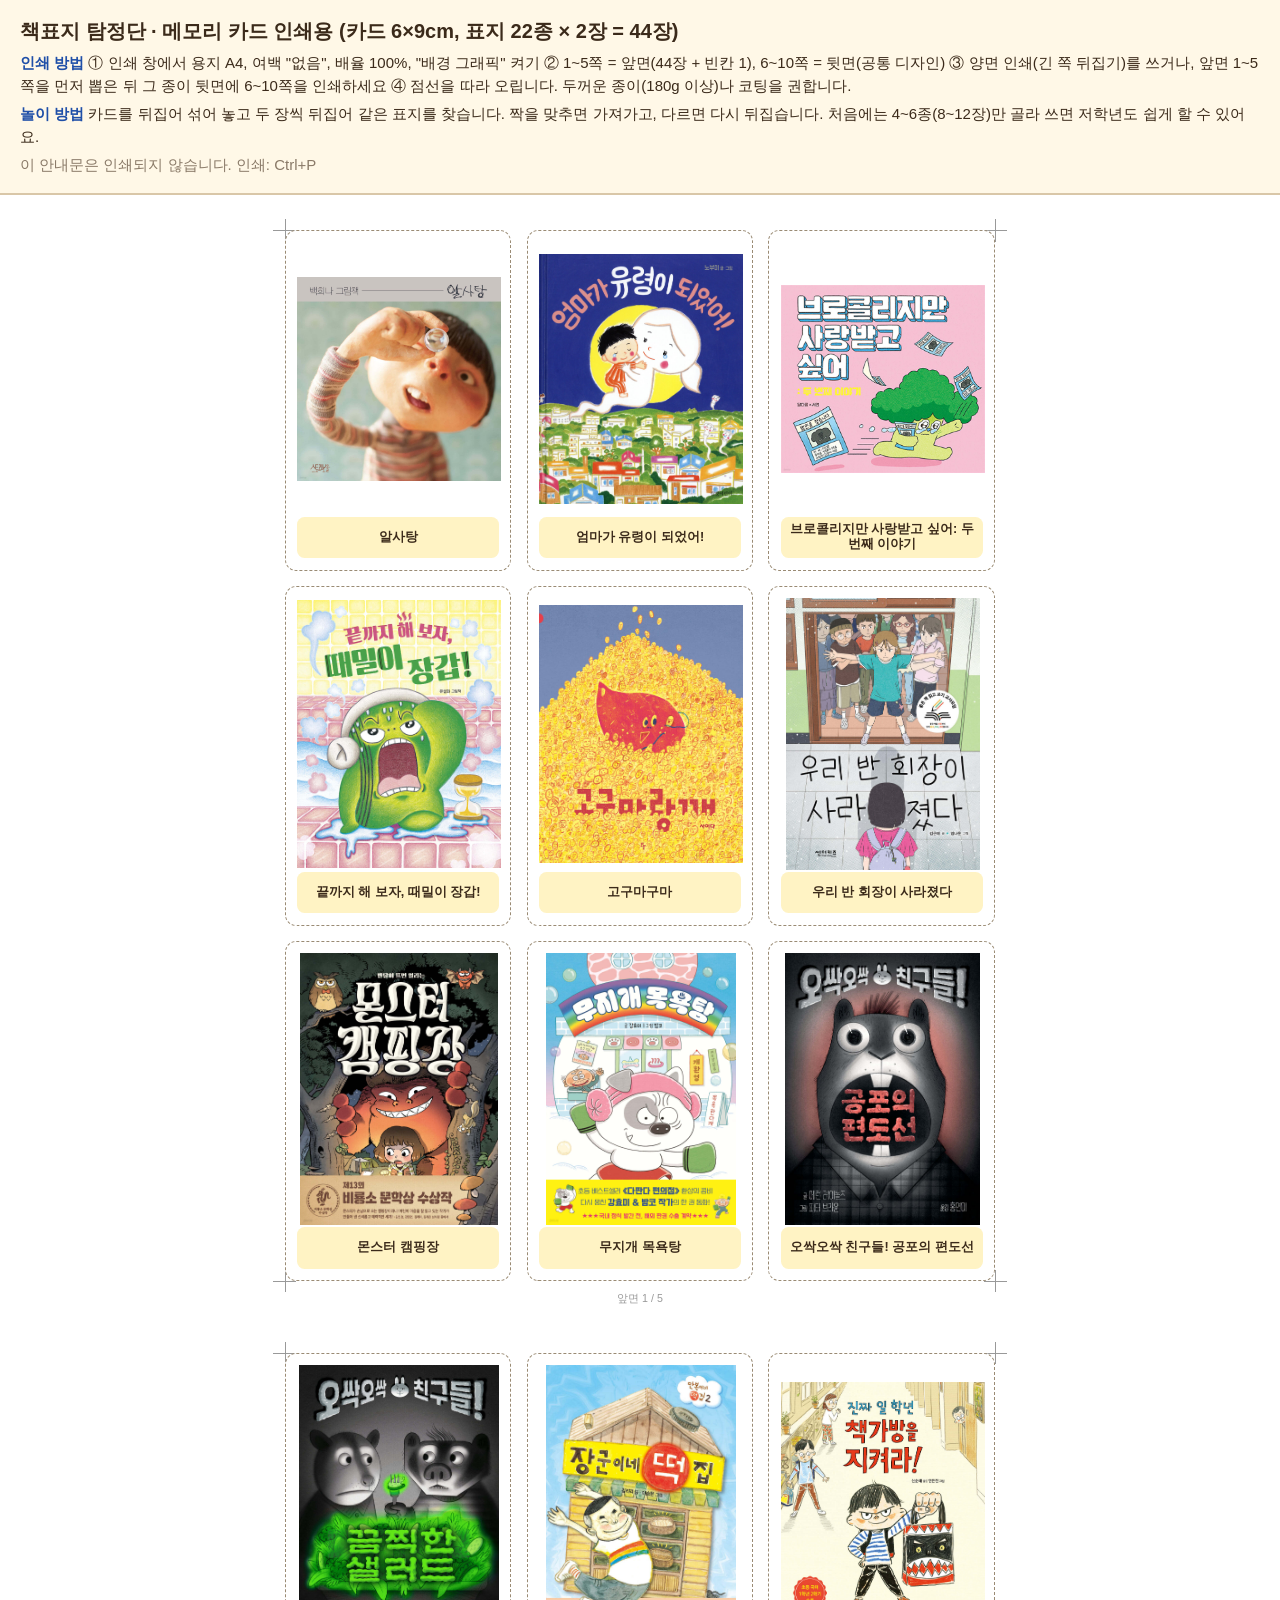
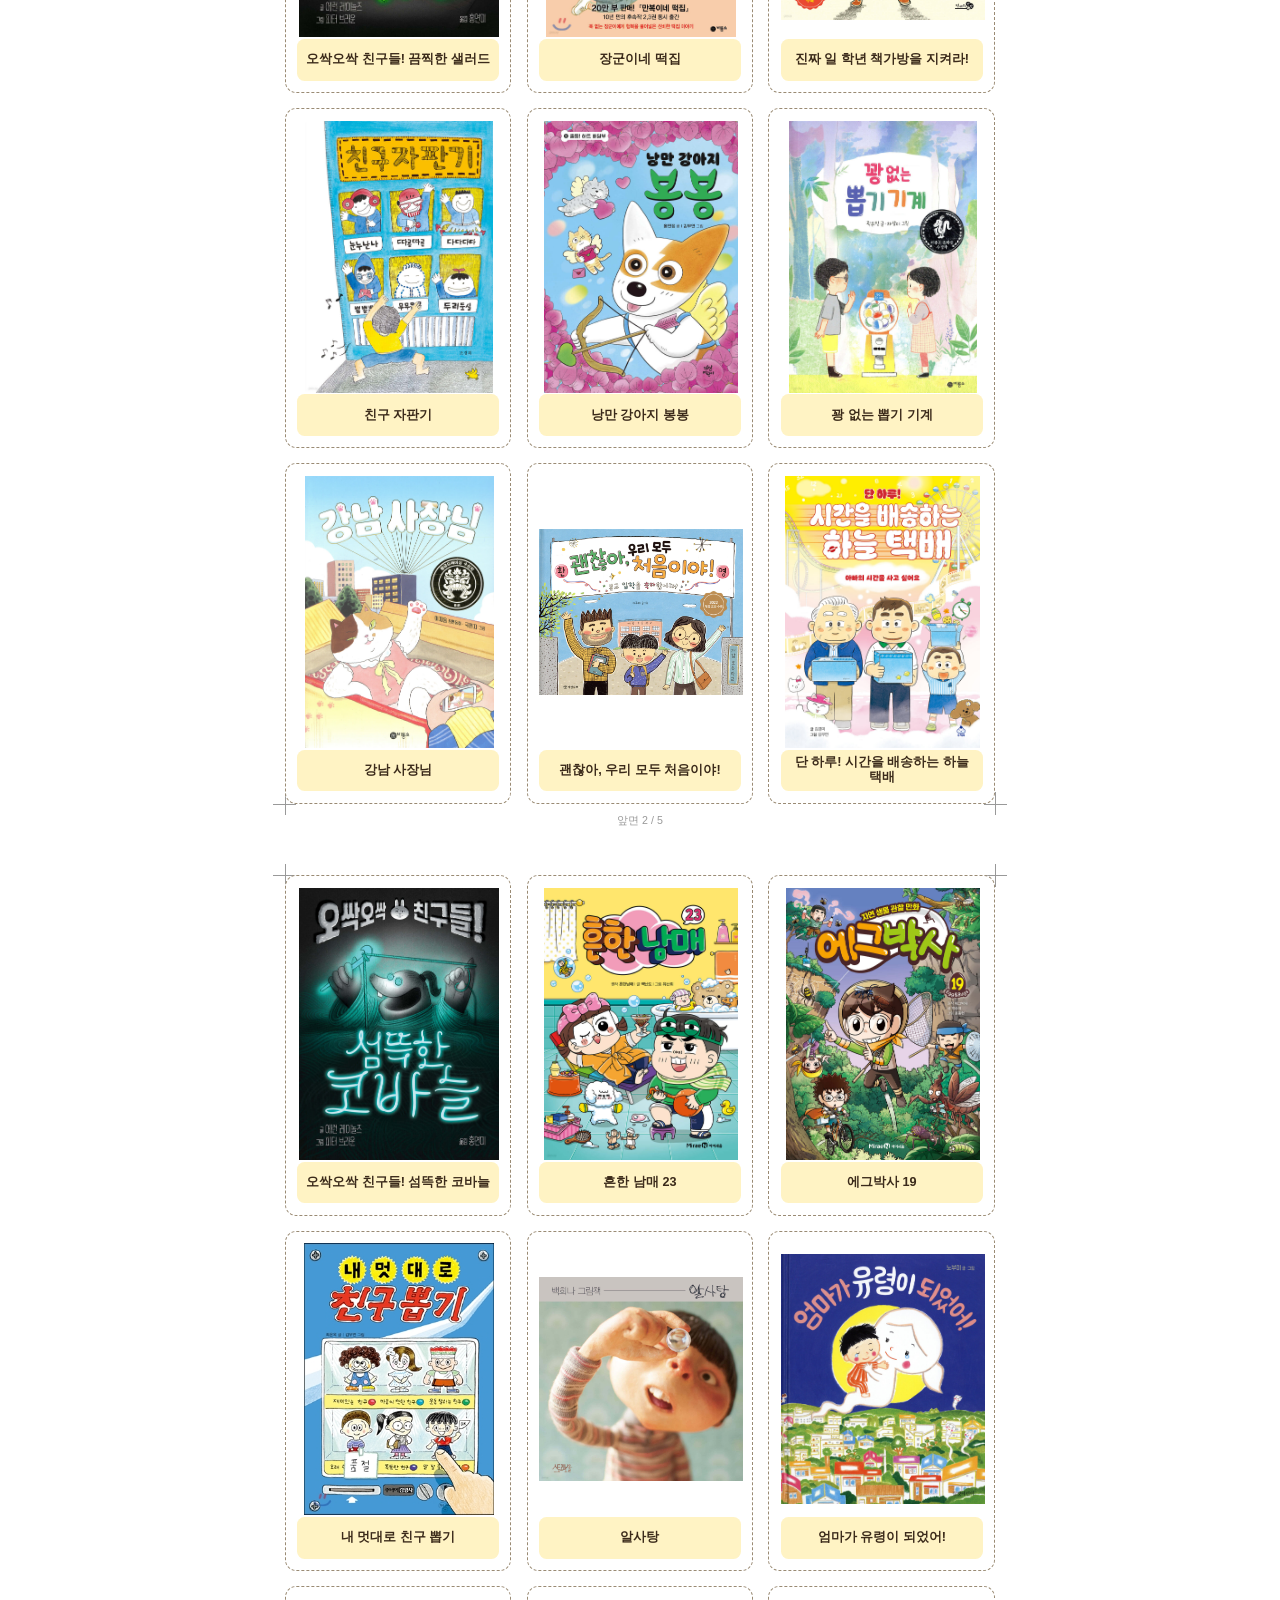
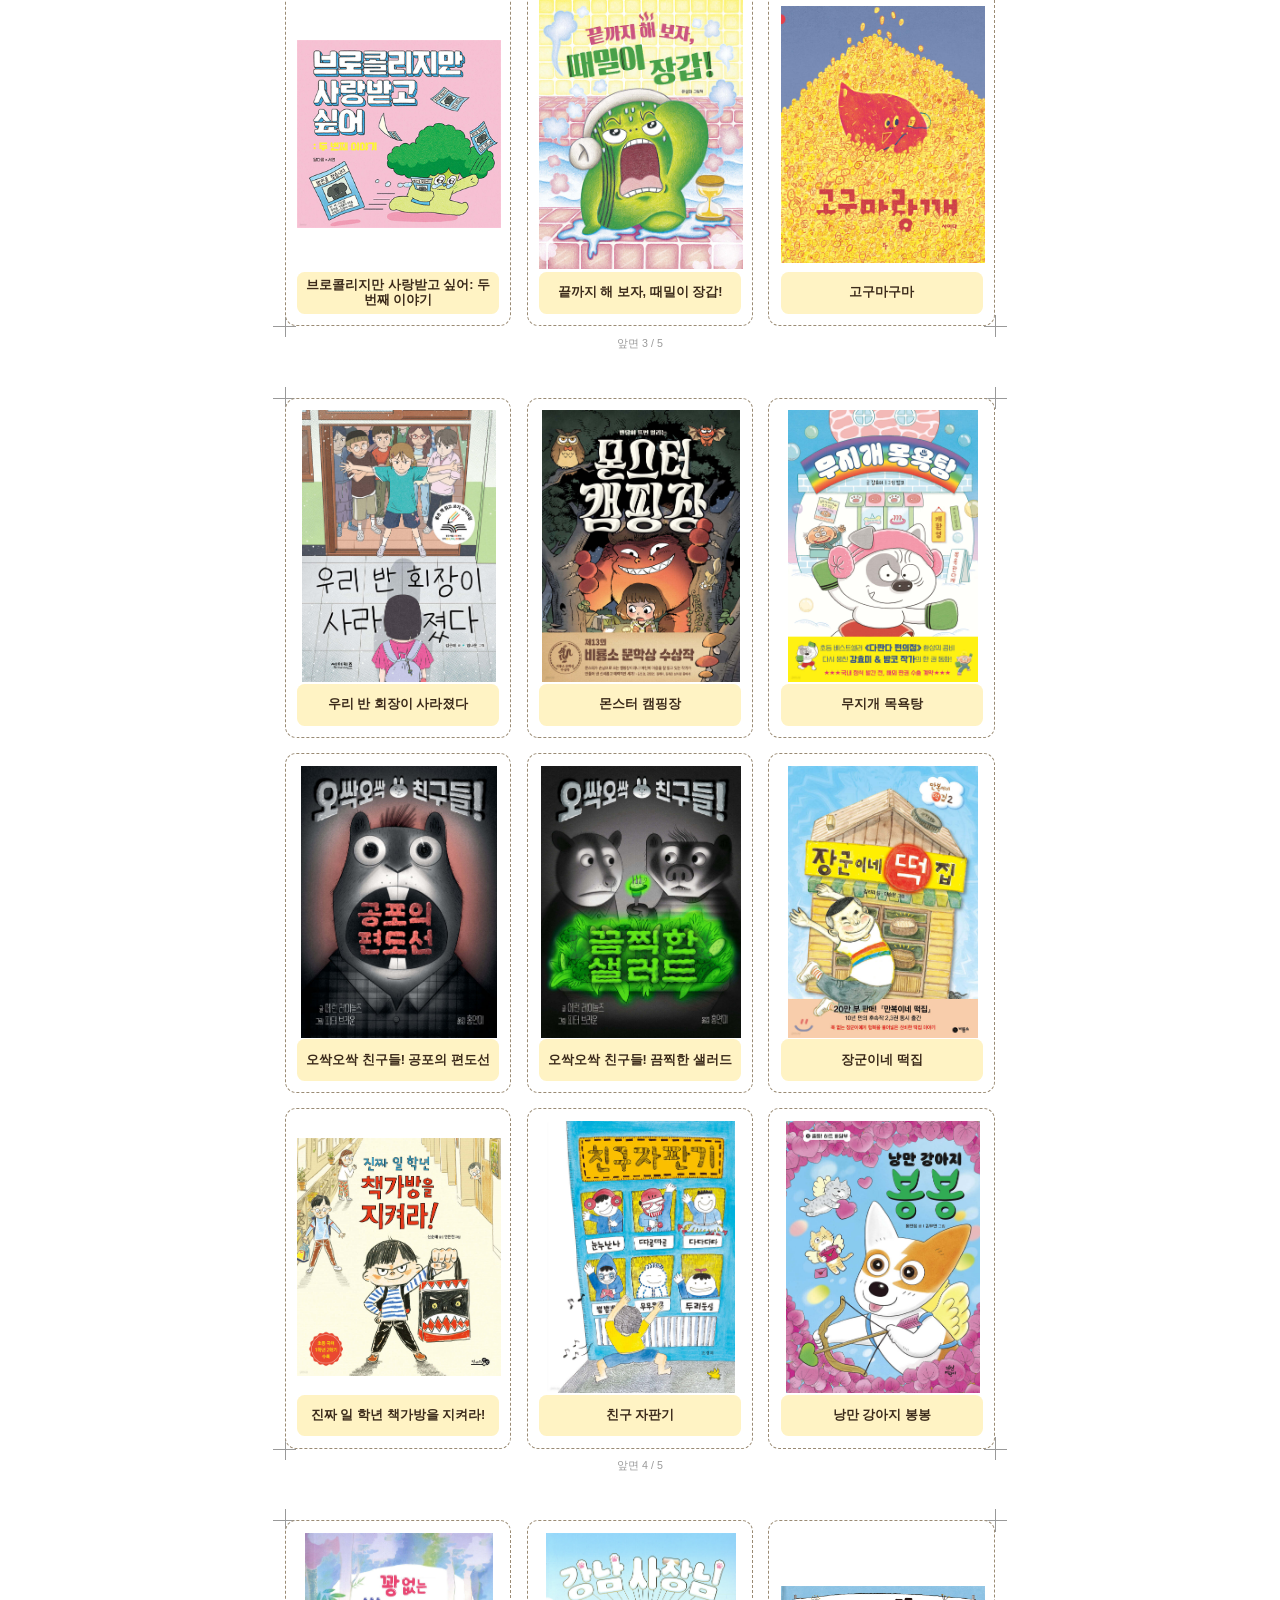
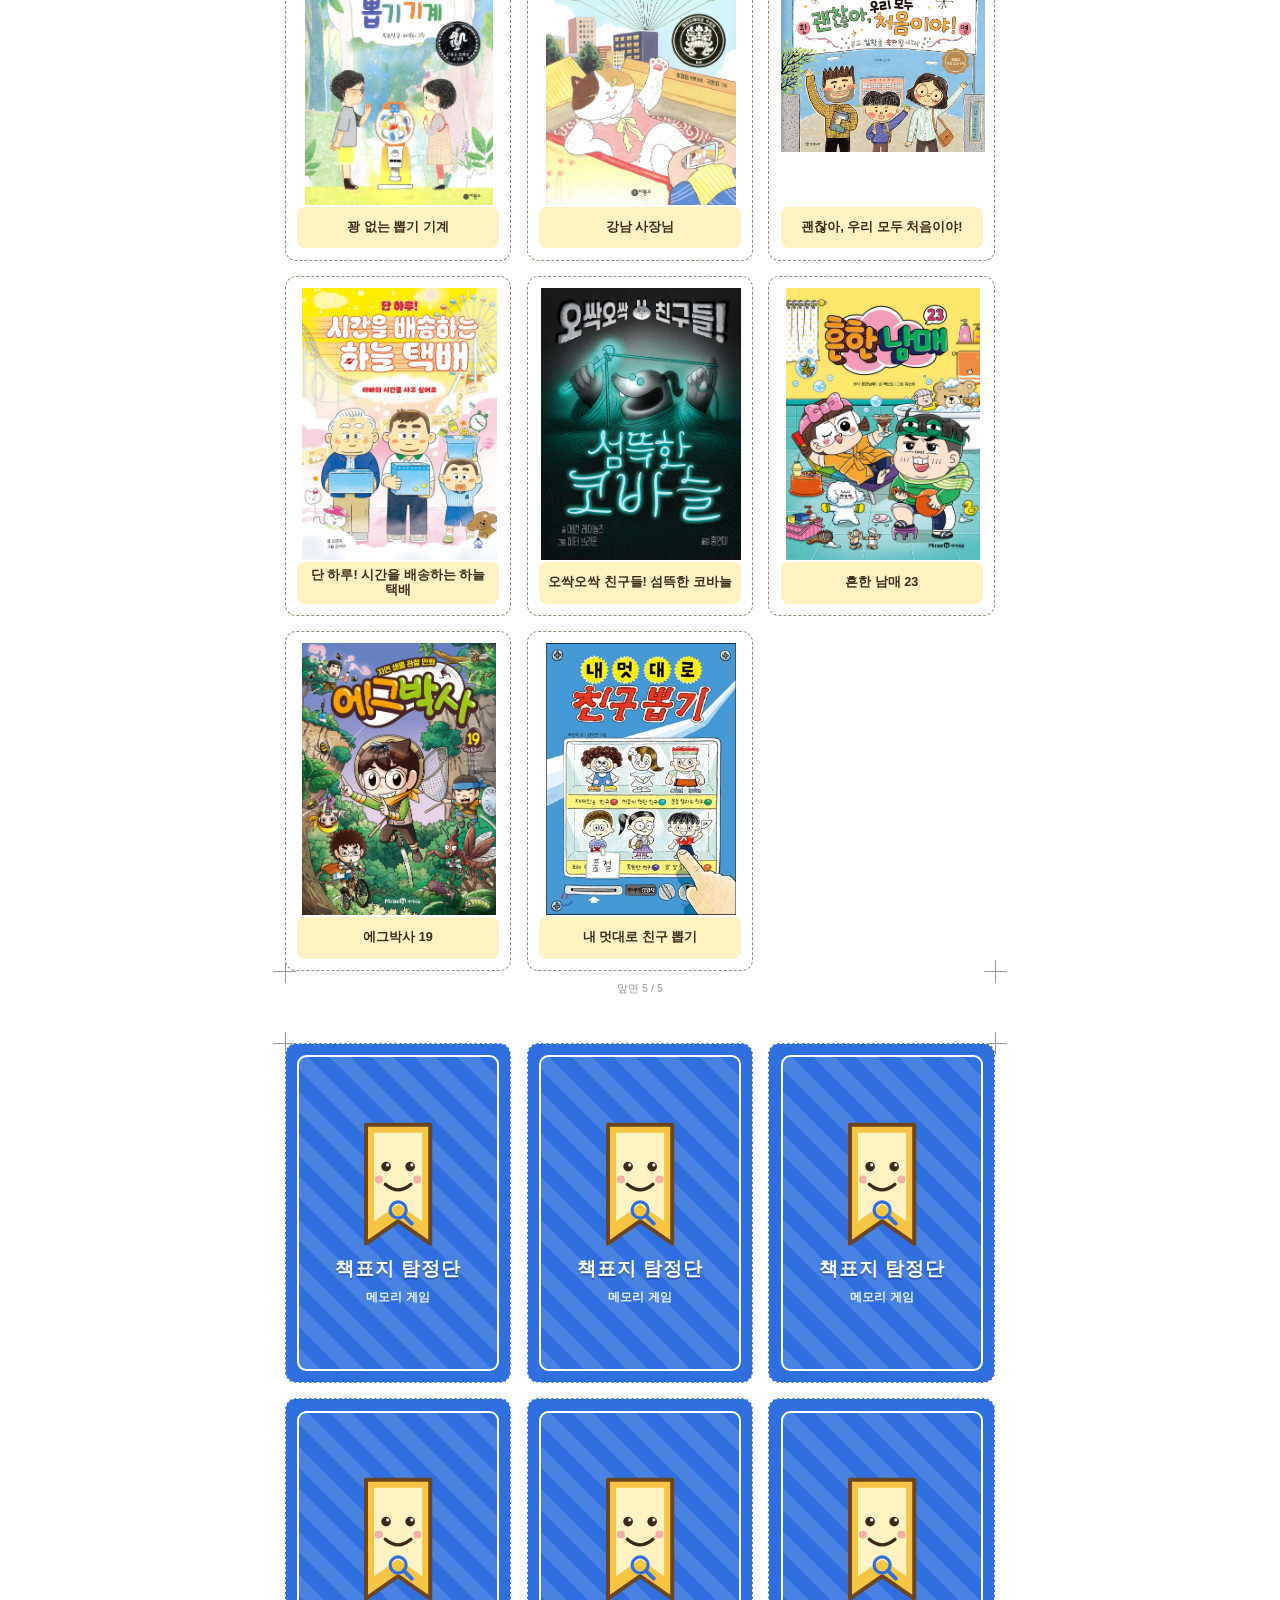
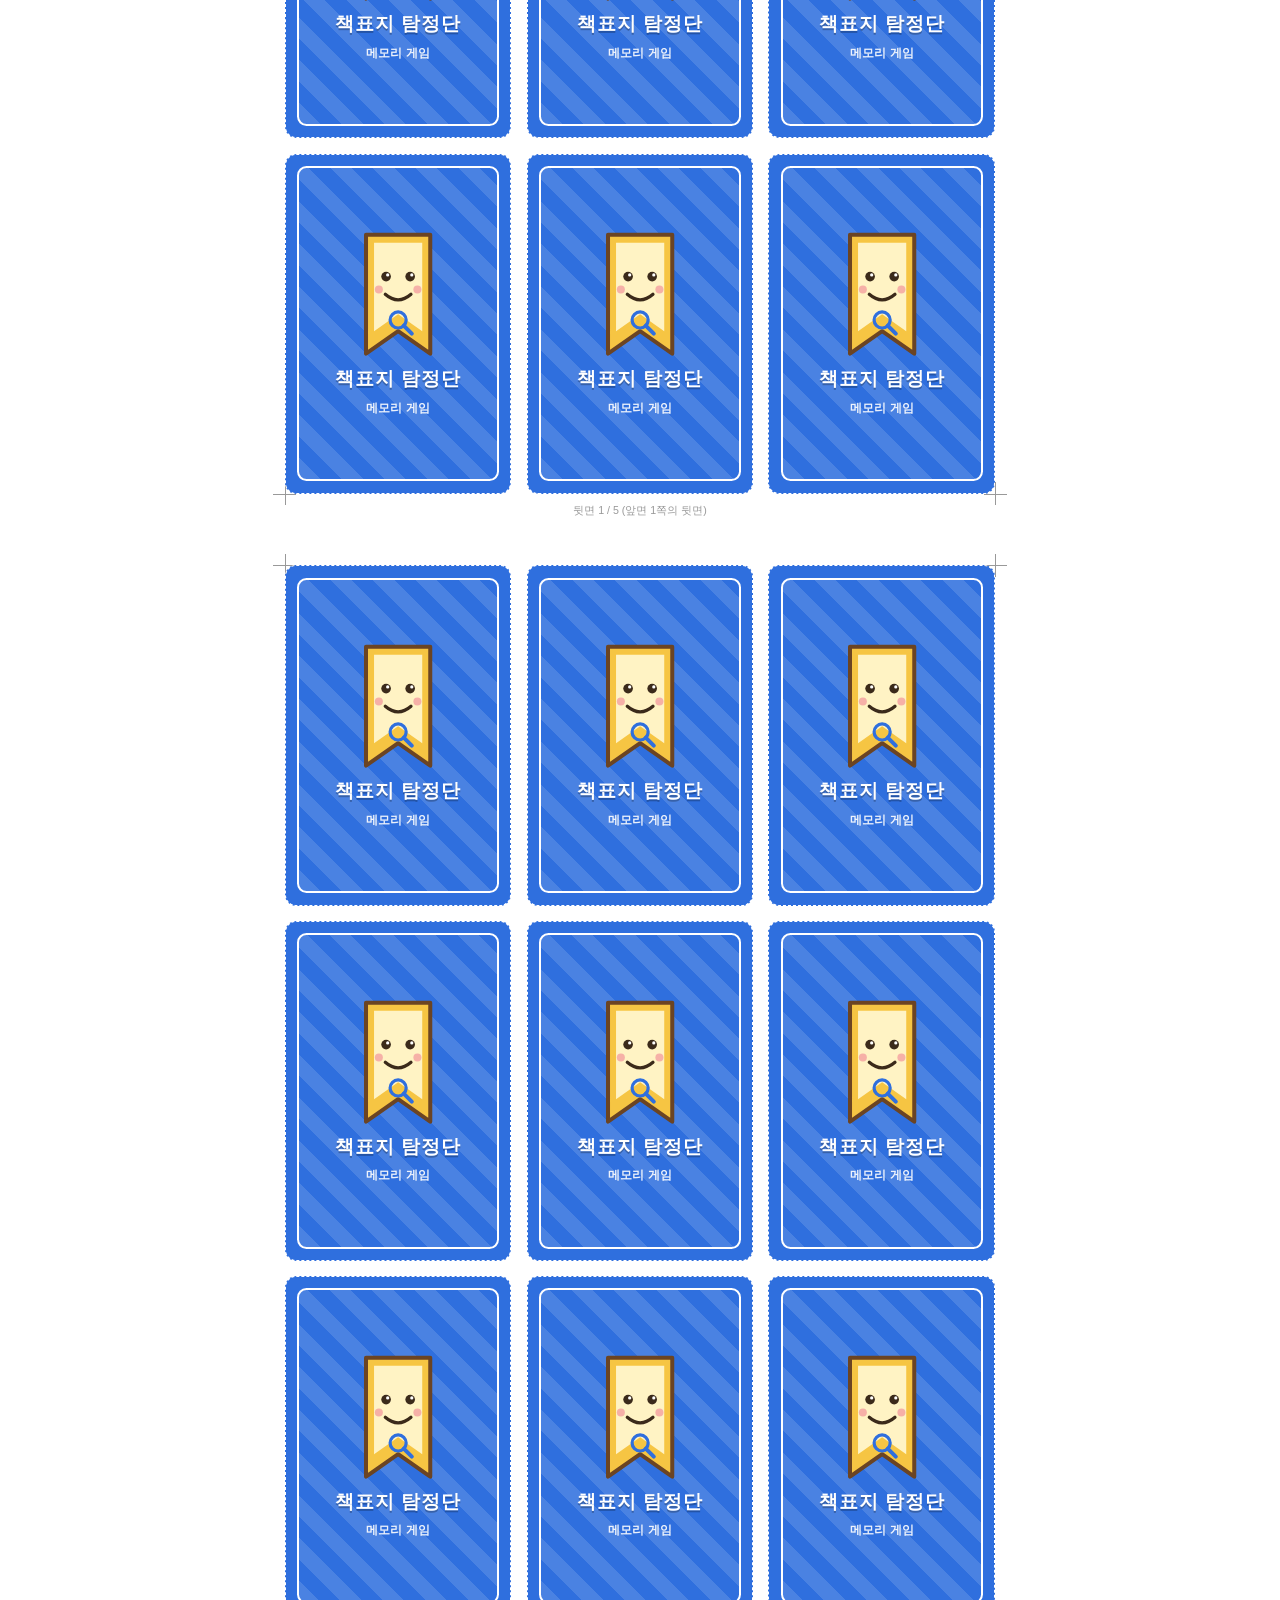
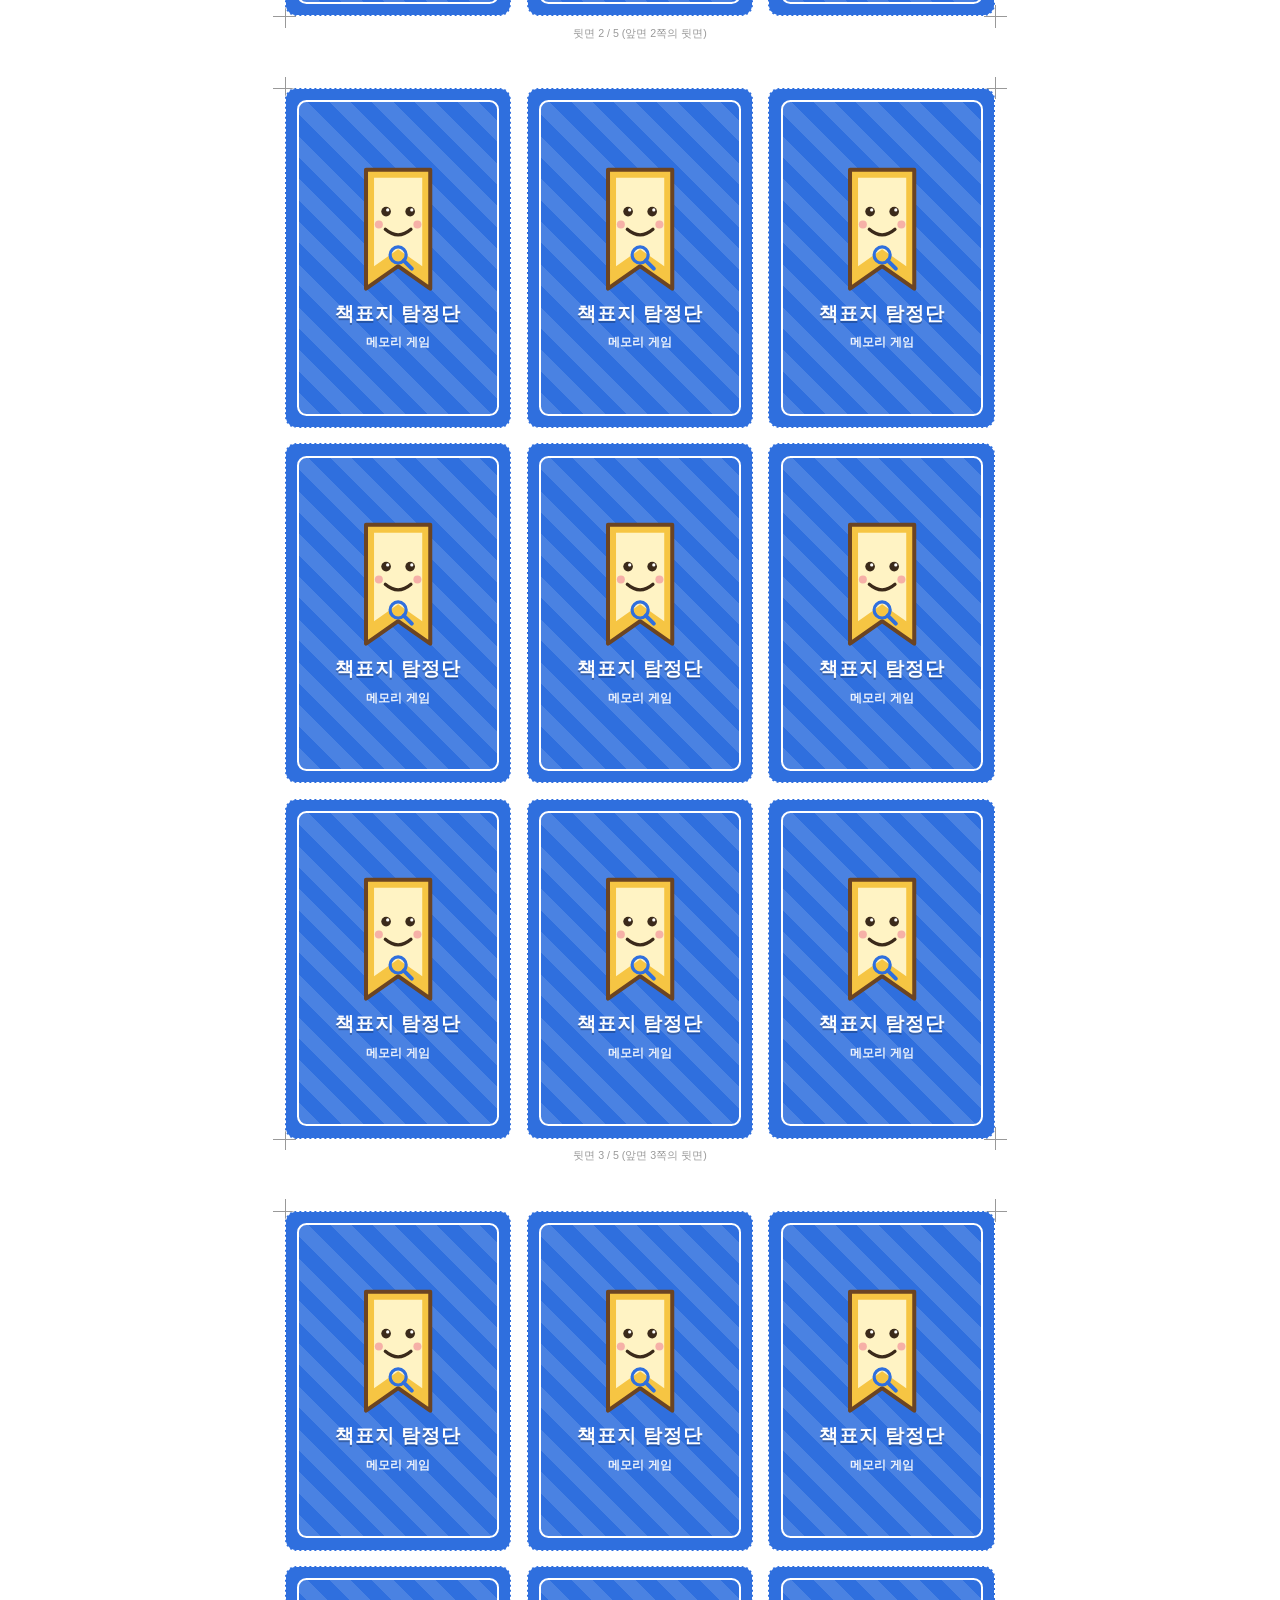
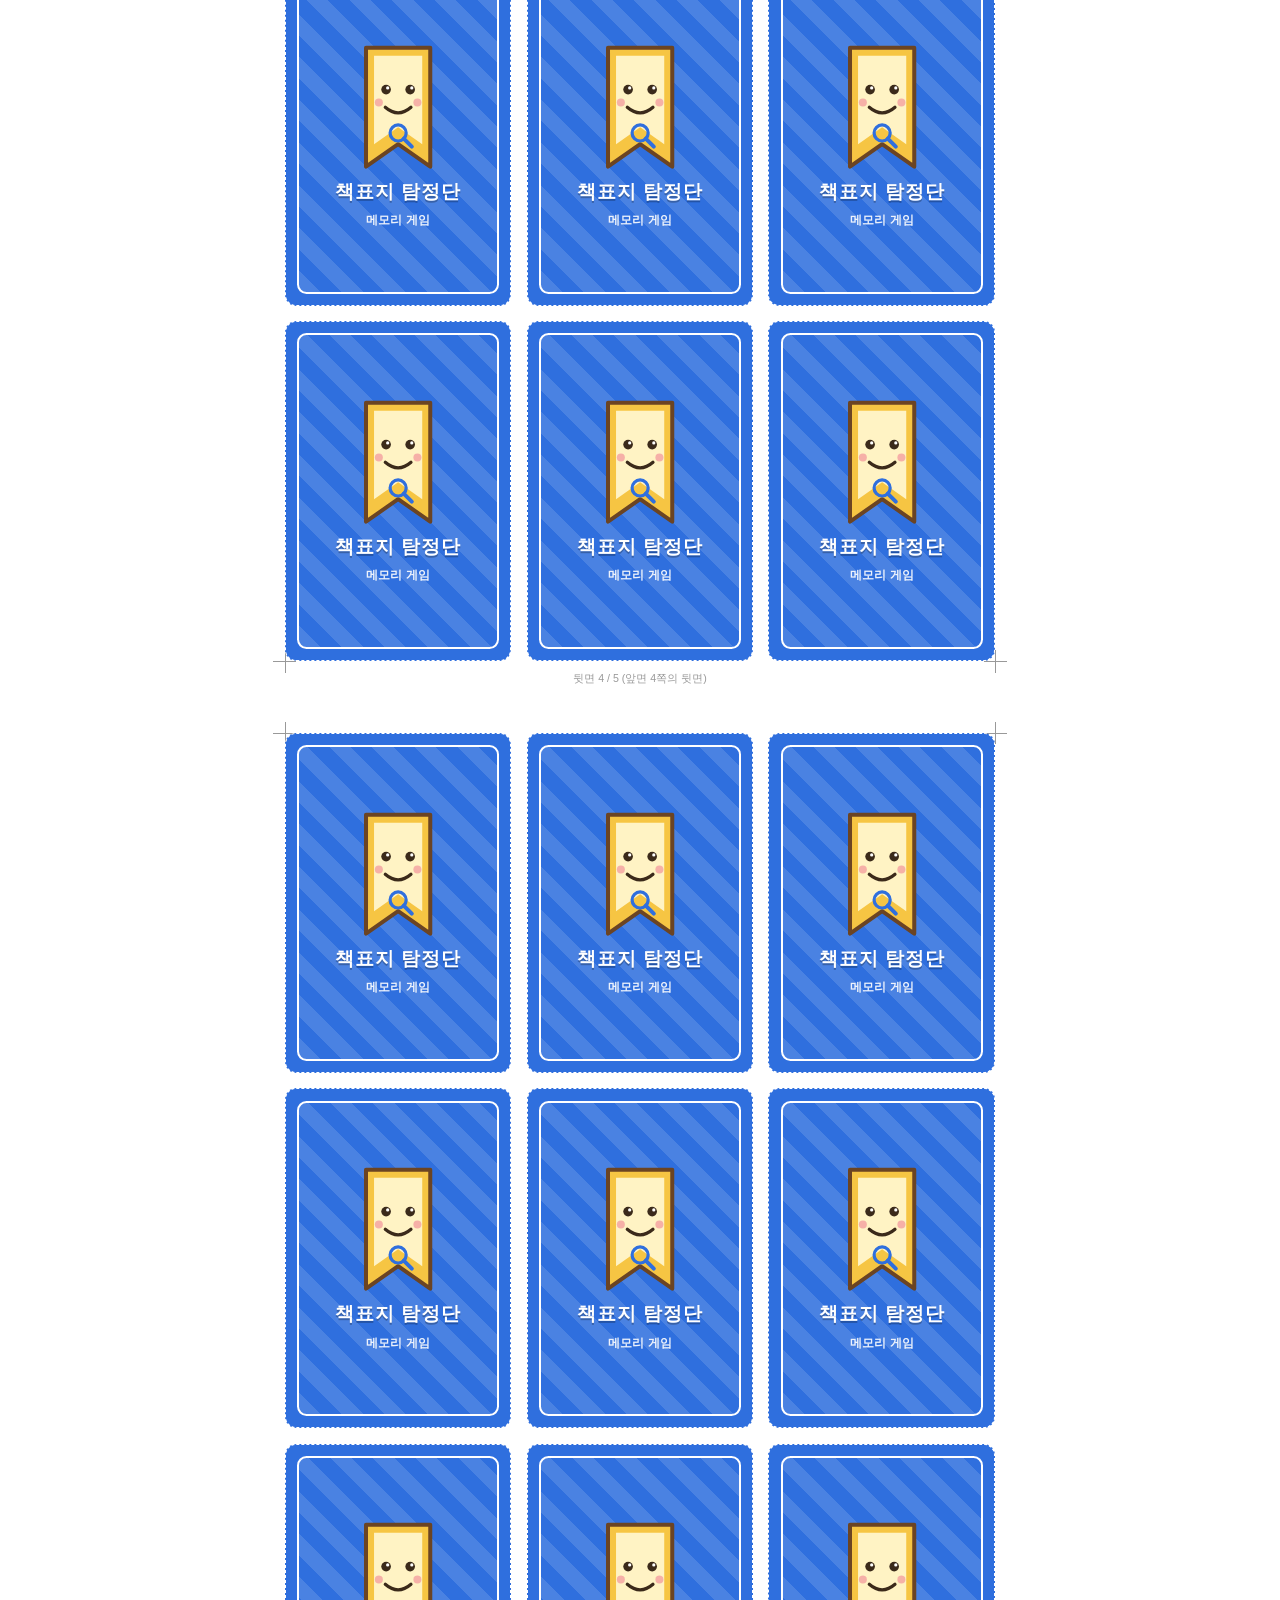
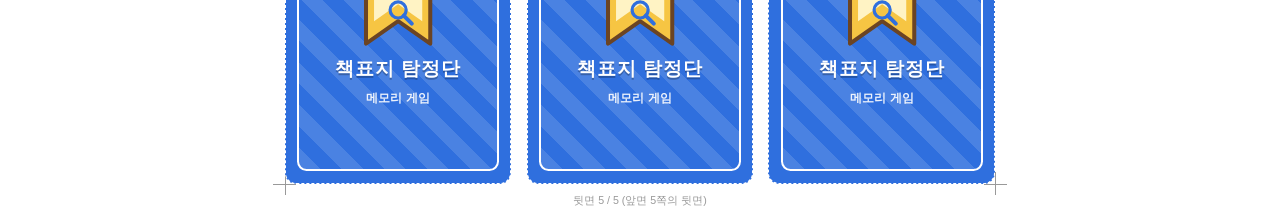
==== print/memory-cards.html @ e7de39c5 "오프라인 수업용 메모리 카드 인쇄 시트(6×9cm, 44장 + 공통 뒷면) 추가 Co-Authored-By: Claude Fable 5.1 <noreply@anthropic.com" ====
<!DOCTYPE html>
<html lang="ko">
<head>
<meta charset="UTF-8">
<title>책표지 탐정단 메모리 카드 인쇄용 (6×9cm, 44장)</title>
<style>
  @page { size: A4 portrait; margin: 0; }
  * { box-sizing: border-box; }
  html, body { margin: 0; padding: 0; background: #fff; font-family: "Malgun Gothic", "맑은 고딕", "Apple SD Gothic Neo", sans-serif; color: #3b2a1a; }
  .note { padding: 16px 20px; background: #fff8e7; border-bottom: 2px solid #d9c7a8; font-size: 15px; line-height: 1.5; }
  .note h1 { margin: 0 0 6px; font-size: 20px; }
  .note b { color: #1f4fa8; }
  @media print { .note { display: none; } }

  .page { width: 210mm; height: 297mm; position: relative; page-break-after: always; break-after: page; padding: 9.5mm 11mm; margin: 0 auto; background: #fff; }
  .page:last-child { page-break-after: auto; break-after: auto; }
  .grid { display: grid; grid-template-columns: repeat(3, 60mm); grid-template-rows: repeat(3, 90mm); gap: 4mm; }
  .card { width: 60mm; height: 90mm; border: 0.3mm dashed #9a8b74; border-radius: 3mm; overflow: hidden; position: relative; background: #fff; }
  .card .img { position: absolute; left: 3mm; top: 3mm; width: 54mm; height: 72mm; display: flex; align-items: center; justify-content: center; }
  .card .img img { max-width: 100%; max-height: 100%; object-fit: contain; }
  .card .title { position: absolute; left: 3mm; right: 3mm; bottom: 3mm; height: 11mm; display: flex; align-items: center; justify-content: center; text-align: center; font-size: 9.5pt; font-weight: 700; line-height: 1.2; color: #3b2a1a; background: #fff3c4; border-radius: 2mm; padding: 0 2mm; overflow: hidden; }
  .card.blank { border-color: transparent; }
  /* 재단 보조선(페이지 가장자리 십자) */
  .mark { position: absolute; width: 6mm; height: 6mm; pointer-events: none; }
  .mark::before, .mark::after { content: ""; position: absolute; background: #999; }
  .mark::before { left: 0; top: 3mm; width: 6mm; height: 0.2mm; }
  .mark::after { left: 3mm; top: 0; width: 0.2mm; height: 6mm; }
  .page-no { position: absolute; bottom: 3mm; left: 0; right: 0; text-align: center; font-size: 8pt; color: #999; }

  /* 뒷면 */
  .back { background: #2f6fde; border: 0.3mm dashed #ffffff; color: #fff; }
  .back .inner { position: absolute; inset: 3mm; border: 0.6mm solid #fff; border-radius: 2.5mm; display: flex; flex-direction: column; align-items: center; justify-content: center; gap: 2mm;
    background: repeating-linear-gradient(45deg, rgba(255,255,255,.13) 0 4mm, transparent 4mm 8mm); -webkit-print-color-adjust: exact; print-color-adjust: exact; }
  .back svg { width: 26mm; height: 34mm; }
  .back .t1 { font-size: 14pt; font-weight: 900; letter-spacing: 1px; text-shadow: 0 0.5mm 0 rgba(0,0,0,.25); }
  .back .t2 { font-size: 9pt; font-weight: 700; opacity: .9; }
  .back-page { background: #fff; }
</style>
</head>
<body>
<div class="note">
  <h1>책표지 탐정단 · 메모리 카드 인쇄용 (카드 6×9cm, 표지 22종 × 2장 = 44장)</h1>
  <div><b>인쇄 방법</b> ① 인쇄 창에서 용지 A4, 여백 "없음", 배율 100%, "배경 그래픽" 켜기 ② 1~5쪽 = 앞면(44장 + 빈칸 1), 6~10쪽 = 뒷면(공통 디자인) ③ 양면 인쇄(긴 쪽 뒤집기)를 쓰거나, 앞면 1~5쪽을 먼저 뽑은 뒤 그 종이 뒷면에 6~10쪽을 인쇄하세요 ④ 점선을 따라 오립니다. 두꺼운 종이(180g 이상)나 코팅을 권합니다.</div>
  <div style="margin-top:6px"><b>놀이 방법</b> 카드를 뒤집어 섞어 놓고 두 장씩 뒤집어 같은 표지를 찾습니다. 짝을 맞추면 가져가고, 다르면 다시 뒤집습니다. 처음에는 4~6종(8~12장)만 골라 쓰면 저학년도 쉽게 할 수 있어요.</div>
  <div style="margin-top:6px; color:#8a7a68">이 안내문은 인쇄되지 않습니다. 인쇄: Ctrl+P</div>
</div>
<div id="pages"></div>
<script>
(async () => {
  const res = await fetch('../assets/manifest.json', { cache: 'no-cache' });
  const m = await res.json();
  const books = m.books;
  const cards = [];
  books.forEach(b => { cards.push(b); cards.push(b); });
  // 같은 표지 두 장이 한 쪽에 몰리지 않게: 첫 묶음 22장, 둘째 묶음 22장 순서
  const ordered = [...books, ...books];
  const per = 9;
  const pagesEl = document.getElementById('pages');
  const marks = `<span class="mark" style="left:8mm;top:6.5mm"></span><span class="mark" style="right:8mm;top:6.5mm"></span><span class="mark" style="left:8mm;bottom:6.5mm"></span><span class="mark" style="right:8mm;bottom:6.5mm"></span>`;
  const totalPages = Math.ceil(ordered.length / per);
  for (let p = 0; p < totalPages; p++) {
    const slice = ordered.slice(p * per, p * per + per);
    const cells = [];
    for (let i = 0; i < per; i++) {
      const b = slice[i];
      cells.push(b ? `<div class="card"><div class="img"><img src="../assets/${b.file}" alt="${b.title}"></div><div class="title">${b.title}</div></div>` : `<div class="card blank"></div>`);
    }
    pagesEl.insertAdjacentHTML('beforeend', `<section class="page">${marks}<div class="grid">${cells.join('')}</div><div class="page-no">앞면 ${p + 1} / ${totalPages}</div></section>`);
  }
  const backSVG = `<svg viewBox="0 0 120 160" aria-hidden="true"><path d="M20 6h80v148l-40-28-40 28z" fill="#f6c543" stroke="#6b4423" stroke-width="5" stroke-linejoin="round"/><path d="M30 16h60v110l-30-21-30 21z" fill="#fff3c4"/><circle cx="45" cy="58" r="6" fill="#3b2a1a"/><circle cx="75" cy="58" r="6" fill="#3b2a1a"/><circle cx="47" cy="56" r="2" fill="#fff"/><circle cx="77" cy="56" r="2" fill="#fff"/><path d="M44 80q16 14 32 0" fill="none" stroke="#3b2a1a" stroke-width="4" stroke-linecap="round"/><circle cx="36" cy="74" r="5" fill="#f4a0a0" opacity=".8"/><circle cx="84" cy="74" r="5" fill="#f4a0a0" opacity=".8"/><circle cx="60" cy="112" r="10" fill="none" stroke="#2f6fde" stroke-width="4"/><path d="M67 119l10 10" stroke="#2f6fde" stroke-width="5" stroke-linecap="round"/></svg>`;
  for (let p = 0; p < totalPages; p++) {
    const cells = Array.from({ length: per }, () => `<div class="card back"><div class="inner">${backSVG}<div class="t1">책표지 탐정단</div><div class="t2">메모리 게임</div></div></div>`);
    pagesEl.insertAdjacentHTML('beforeend', `<section class="page back-page">${marks}<div class="grid">${cells.join('')}</div><div class="page-no">뒷면 ${p + 1} / ${totalPages} (앞면 ${p + 1}쪽의 뒷면)</div></section>`);
  }
  await Promise.all([...document.images].map(img => img.complete ? null : new Promise(r => { img.onload = img.onerror = r; })));
  document.body.dataset.ready = '1';
})();
</script>
</body>
</html>
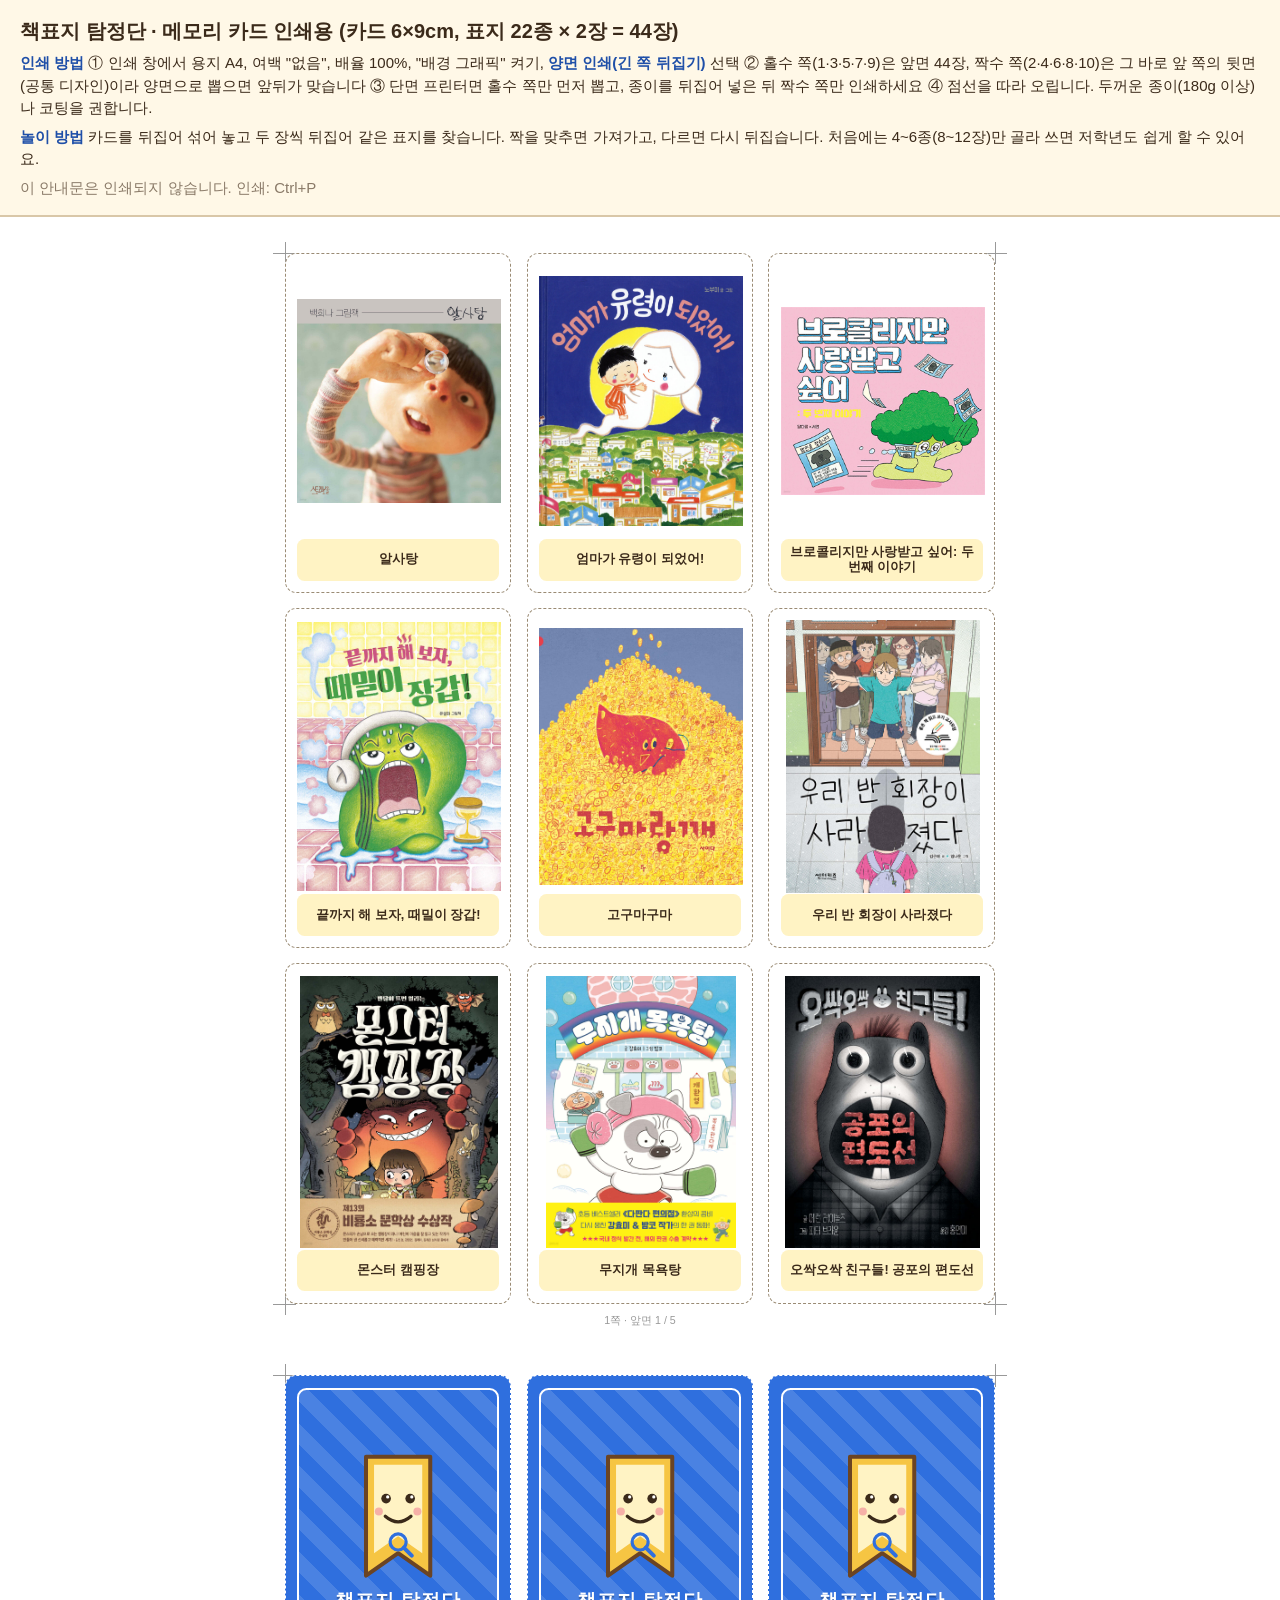
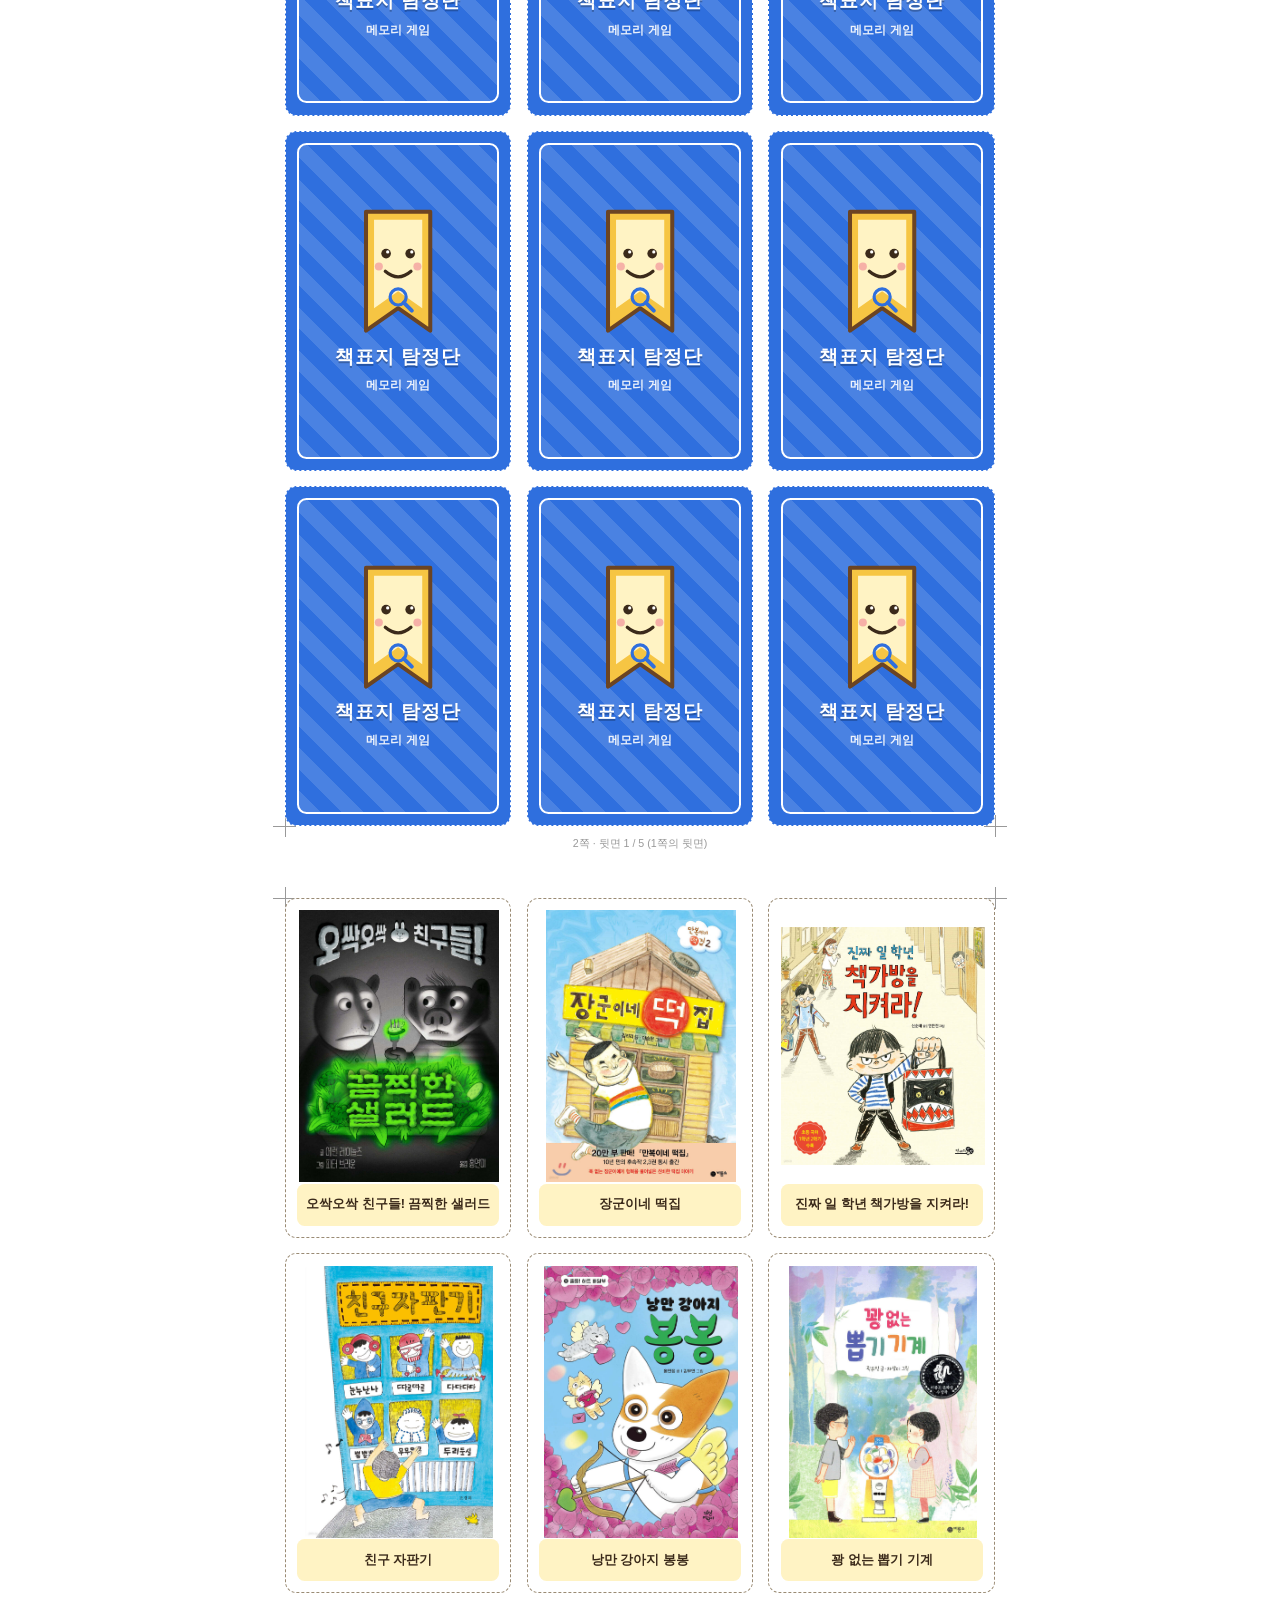
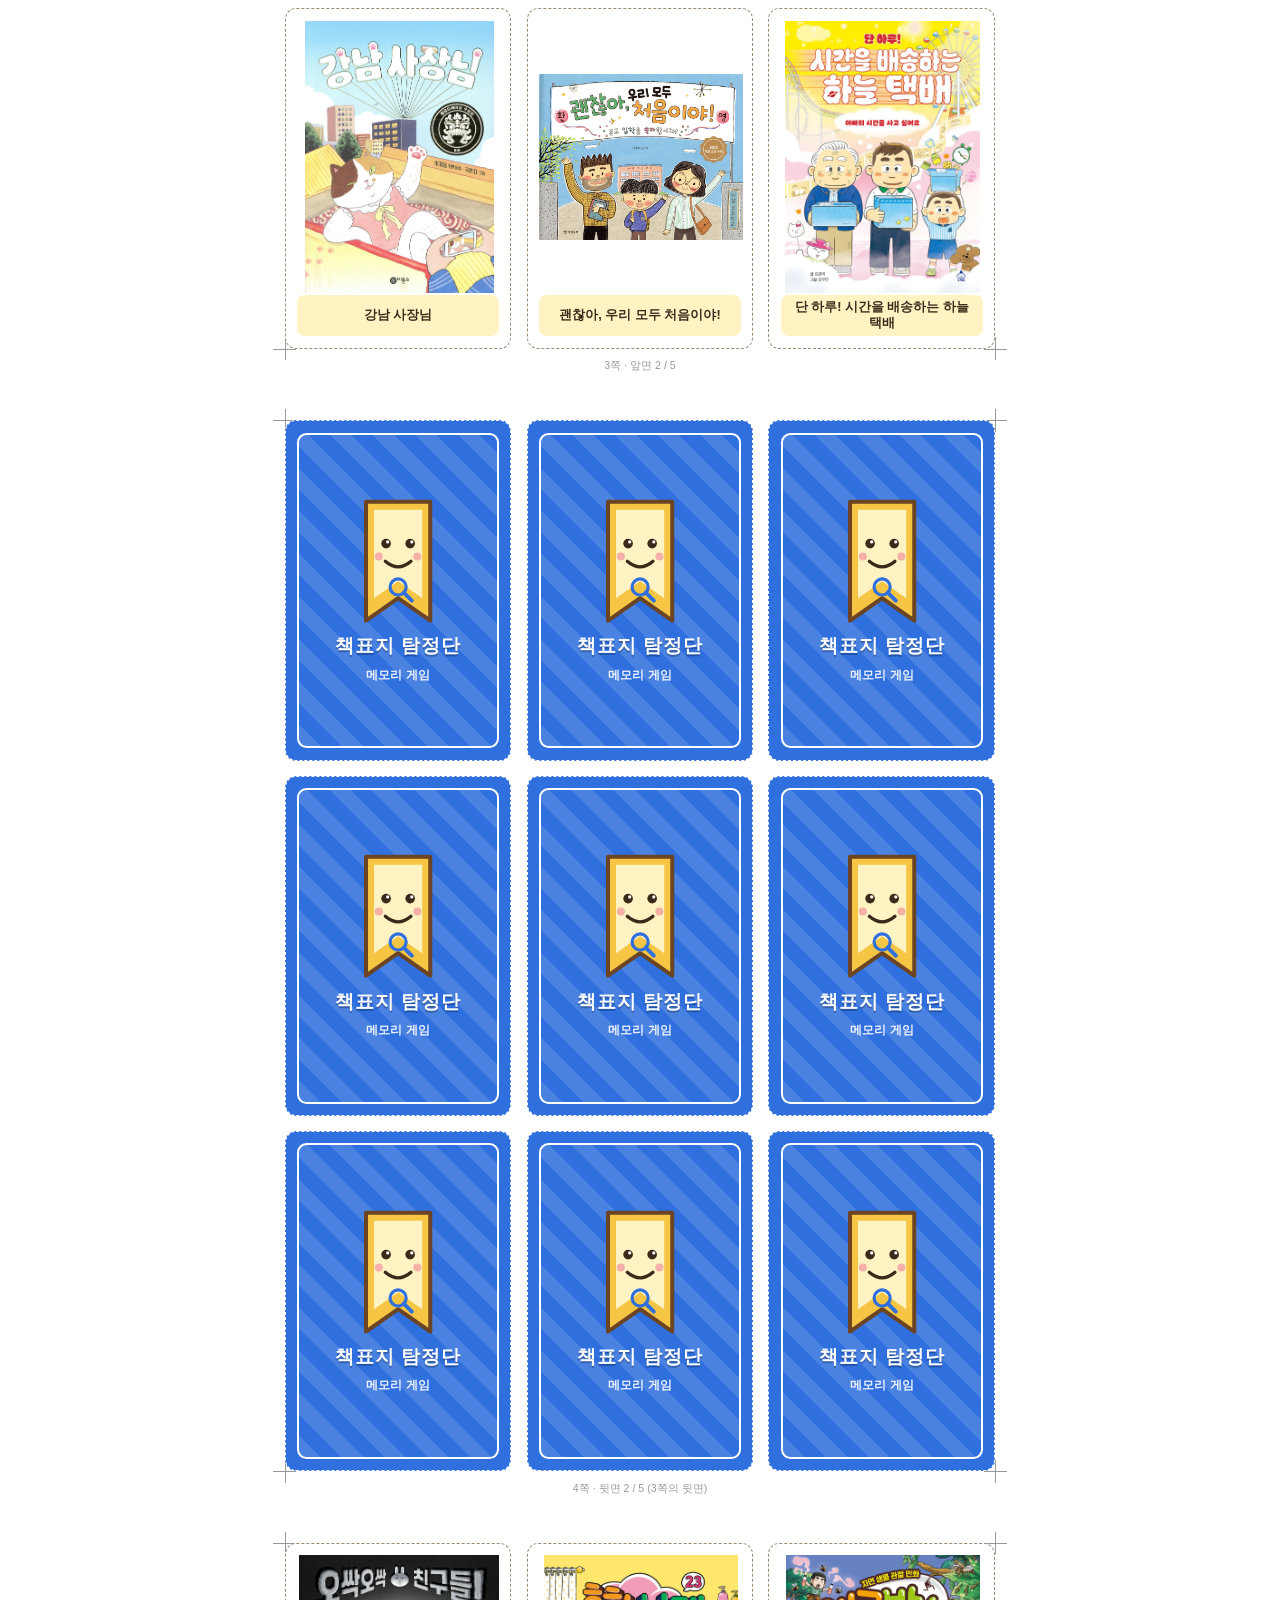
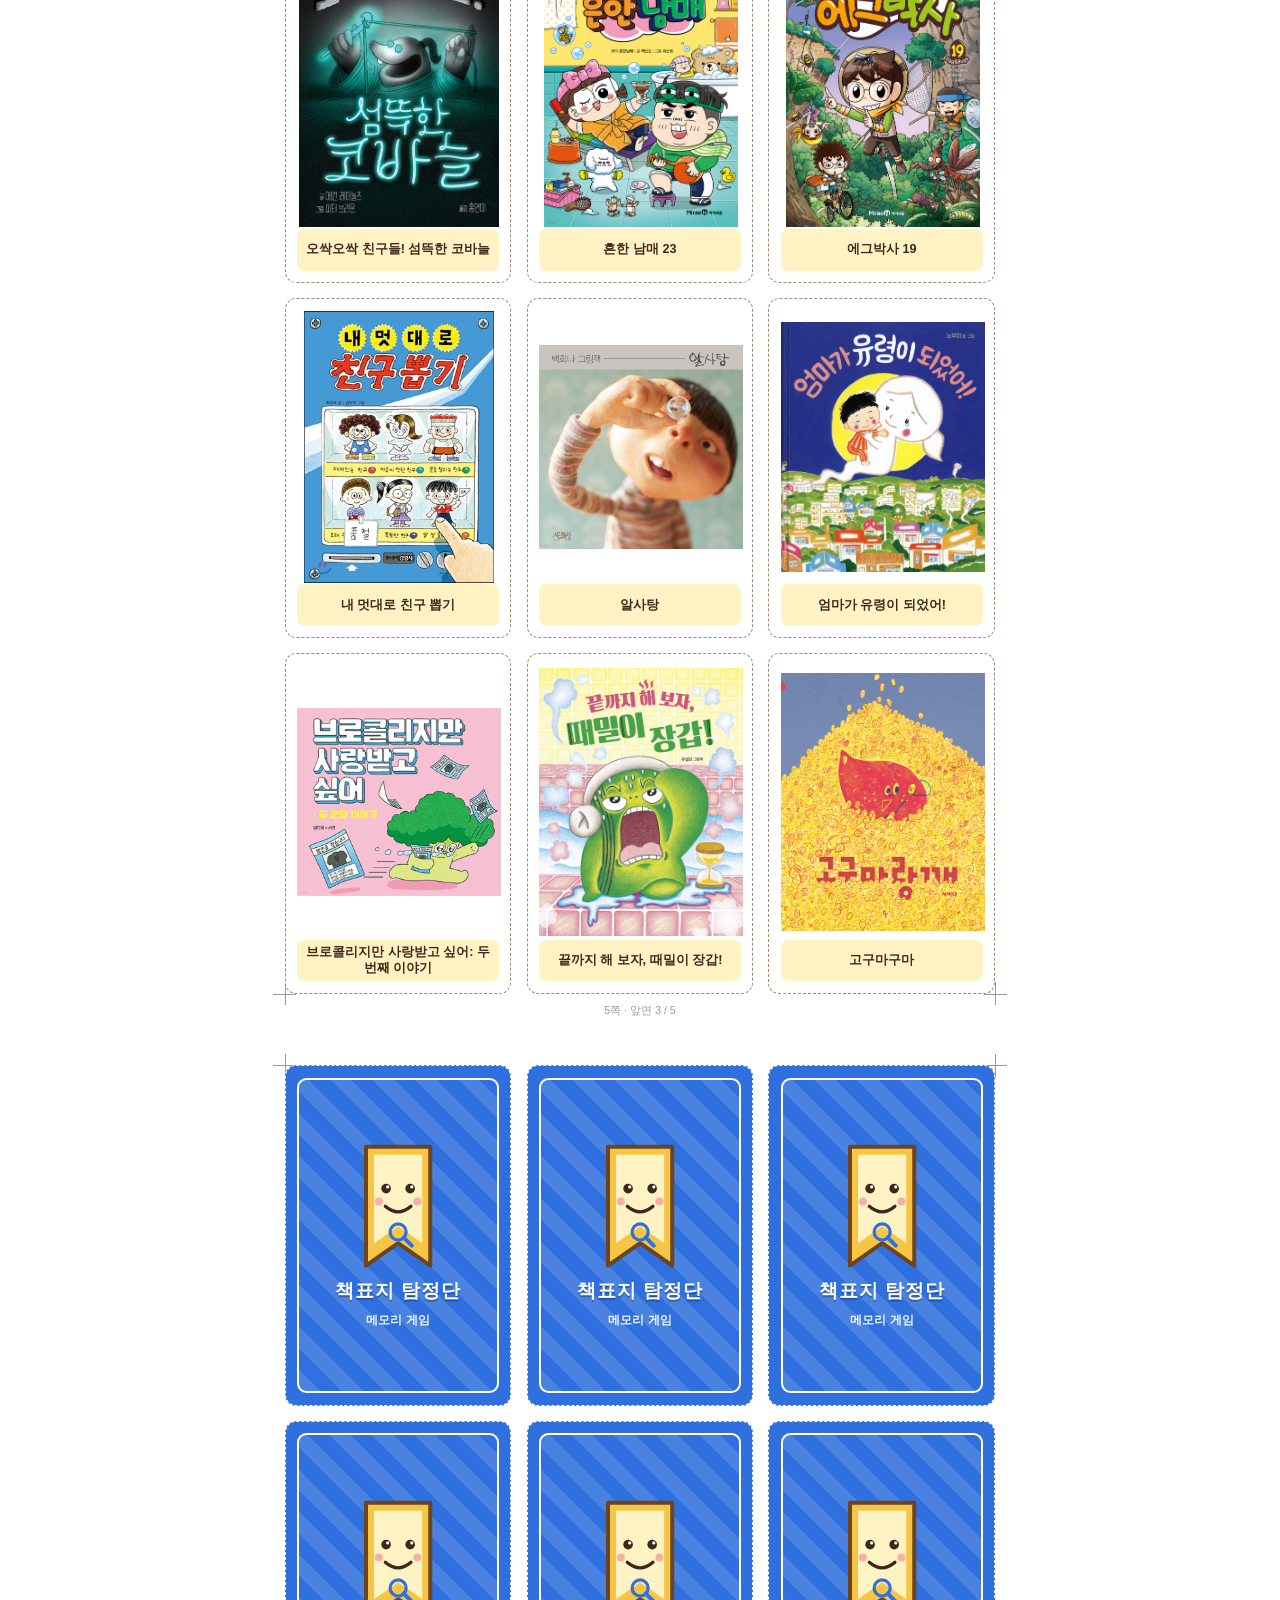
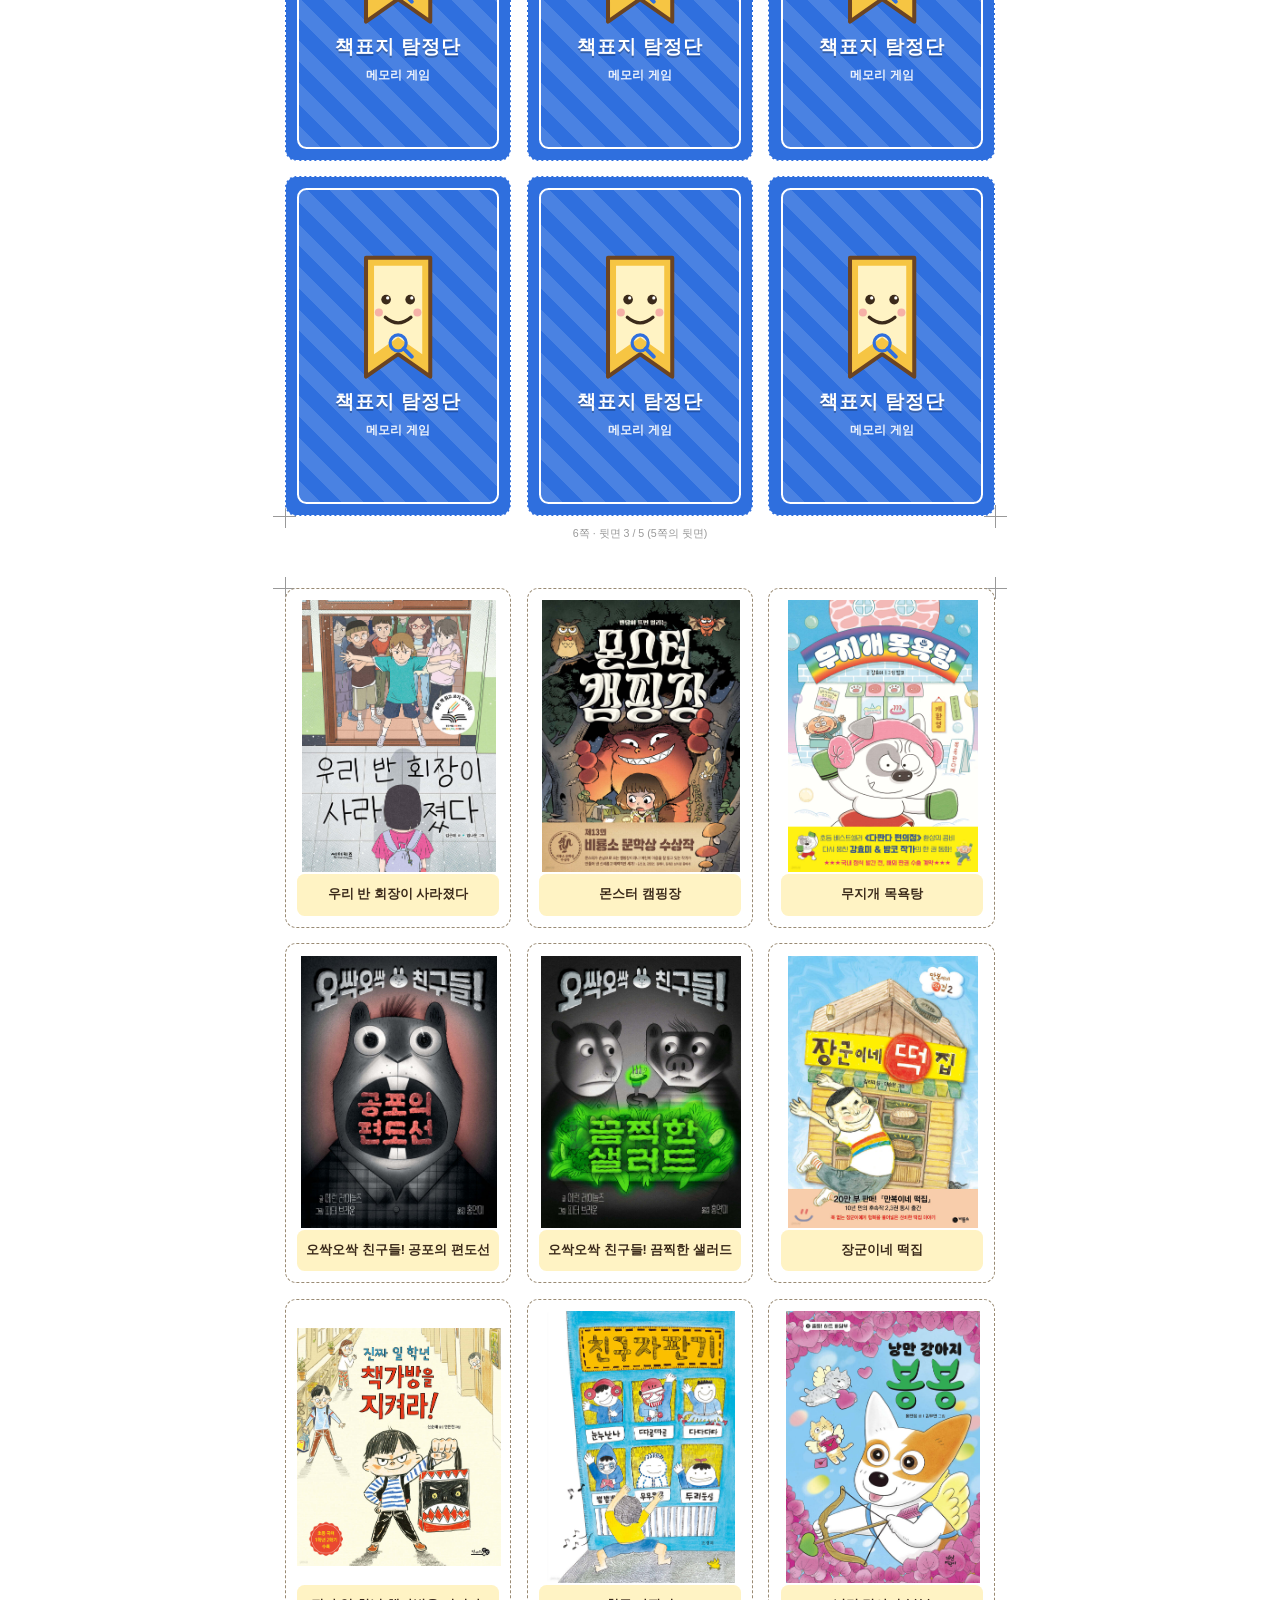
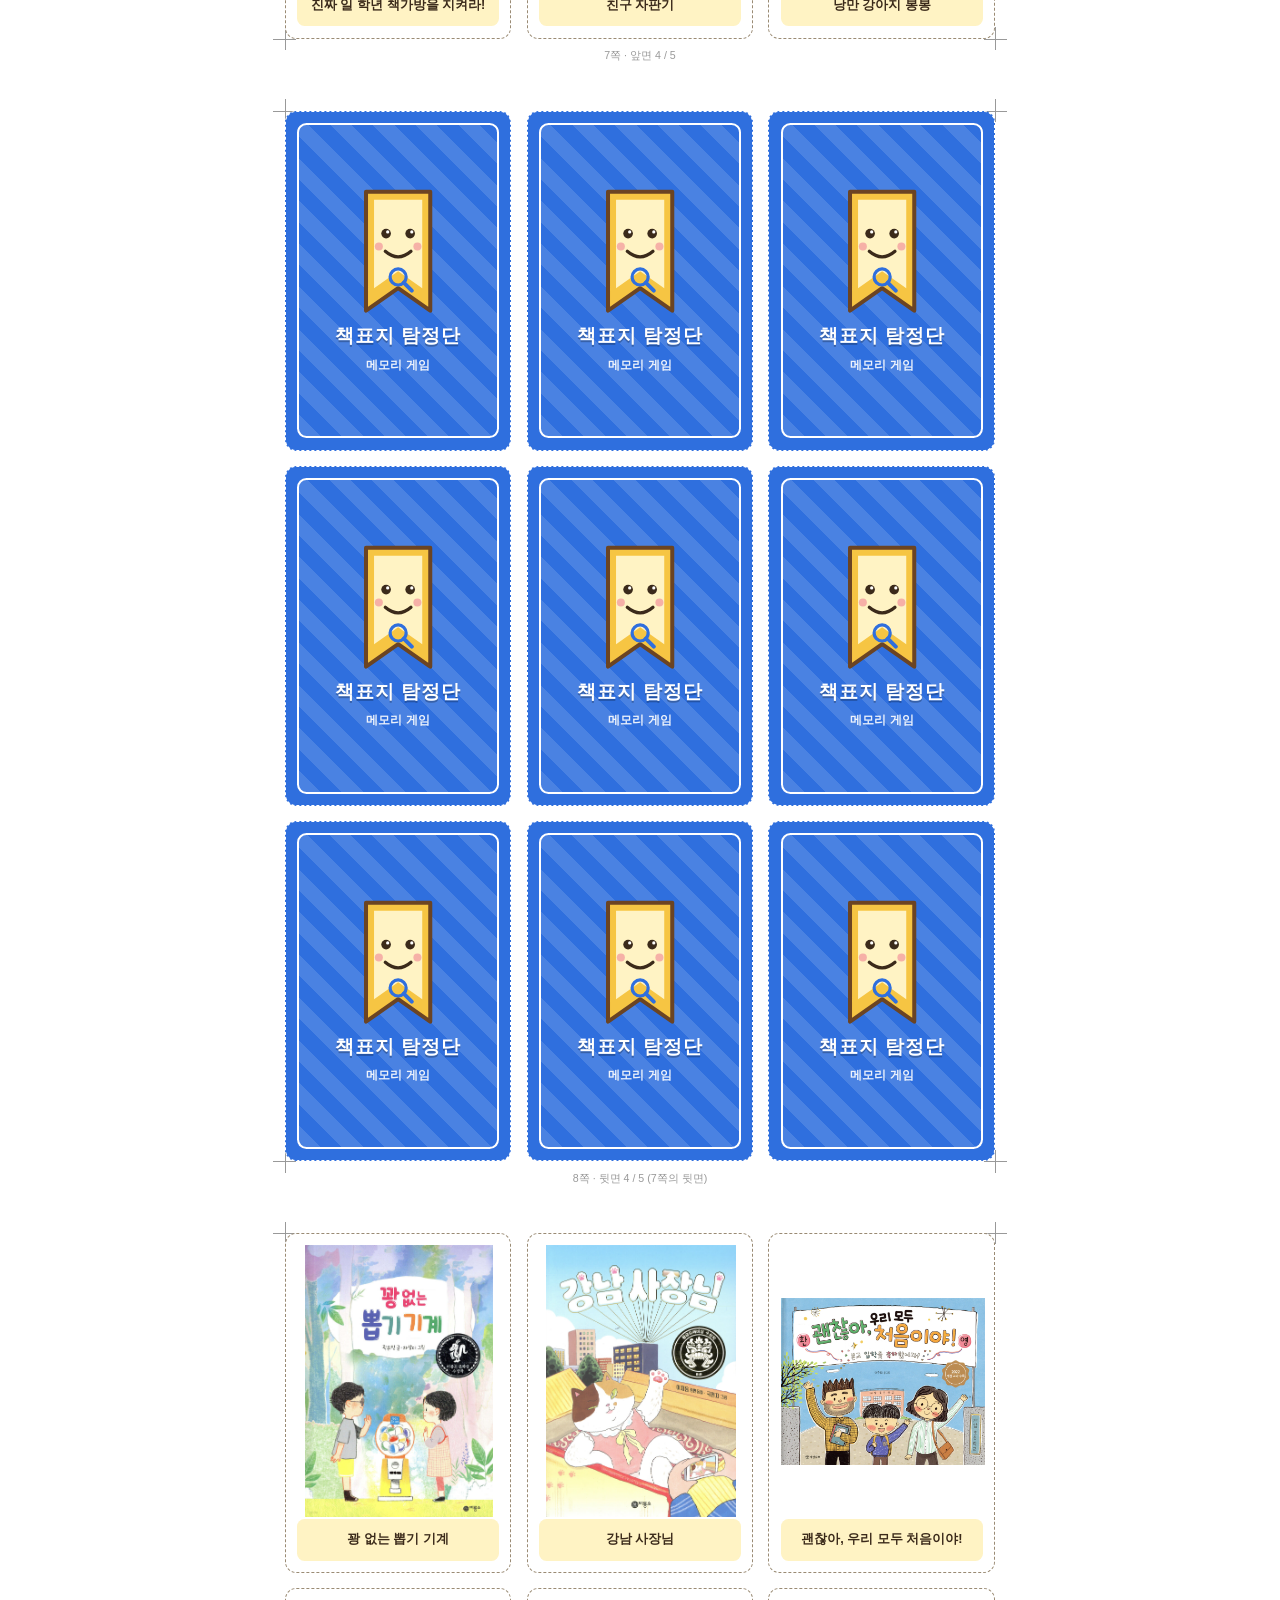
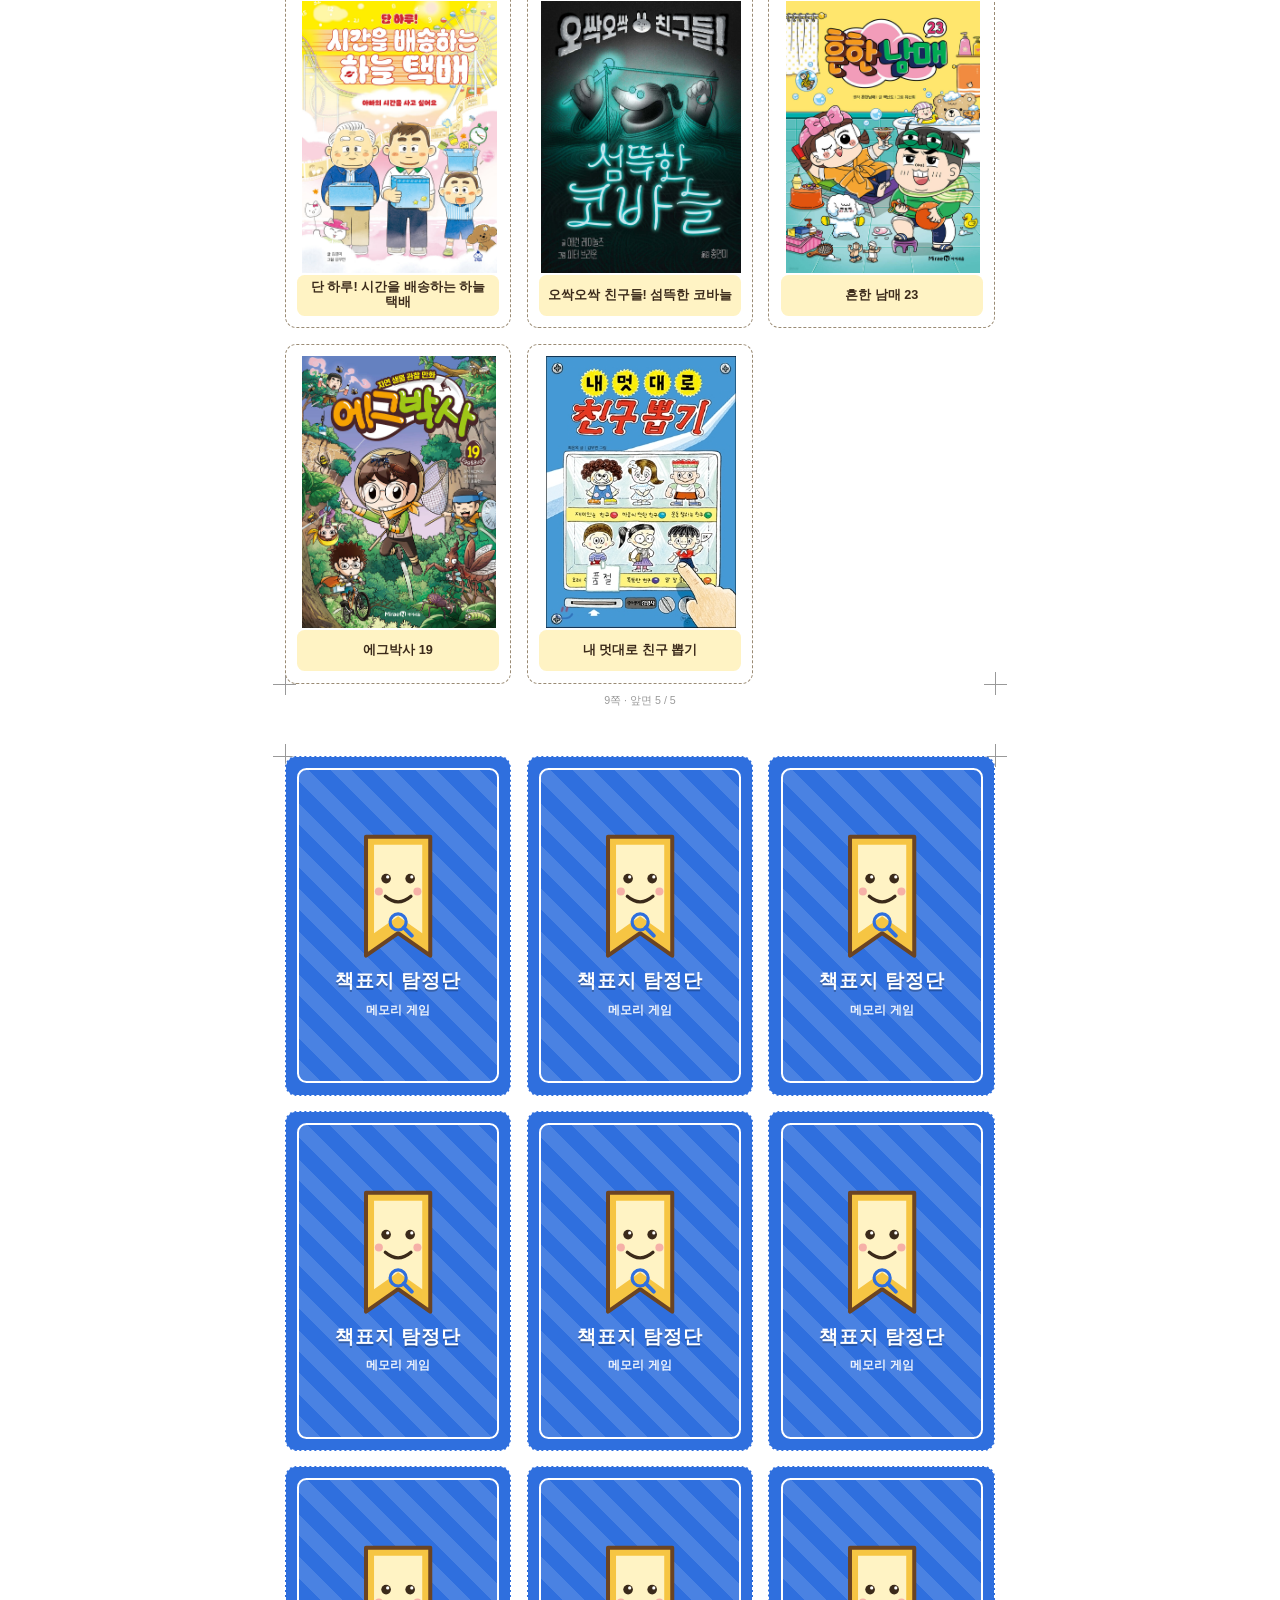
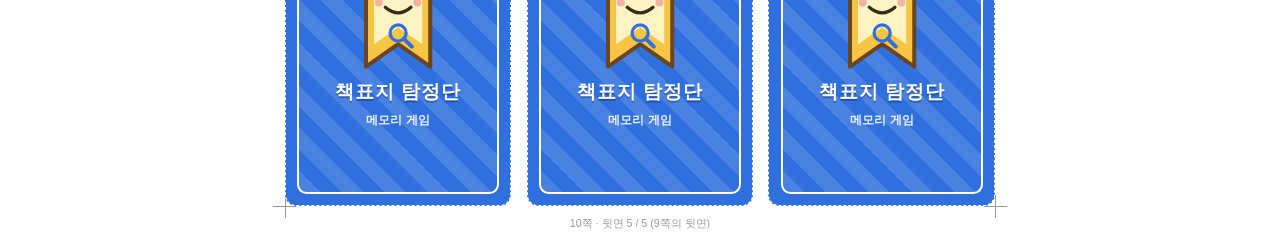
==== commit 04bb1aad: "메모리 카드 인쇄 시트: 양면 인쇄용으로 앞면·뒷면 쪽 교차 배치 Co-Authored-By: Claude Fable 5.1 <noreply@anthropic.com>" ====
--- a/print/memory-cards.html
+++ b/print/memory-cards.html
@@ -2,7 +2,7 @@
 <html lang="ko">
 <head>
 <meta charset="UTF-8">
-<title>책표지 탐정단 메모리 카드 인쇄용 (6×9cm, 44장)</title>
+<title>책표지 탐정단 메모리 카드 인쇄용 (6×9cm, 44장, 양면)</title>
 <style>
   @page { size: A4 portrait; margin: 0; }
   * { box-sizing: border-box; }
@@ -40,7 +40,7 @@
 <body>
 <div class="note">
   <h1>책표지 탐정단 · 메모리 카드 인쇄용 (카드 6×9cm, 표지 22종 × 2장 = 44장)</h1>
-  <div><b>인쇄 방법</b> ① 인쇄 창에서 용지 A4, 여백 "없음", 배율 100%, "배경 그래픽" 켜기 ② 1~5쪽 = 앞면(44장 + 빈칸 1), 6~10쪽 = 뒷면(공통 디자인) ③ 양면 인쇄(긴 쪽 뒤집기)를 쓰거나, 앞면 1~5쪽을 먼저 뽑은 뒤 그 종이 뒷면에 6~10쪽을 인쇄하세요 ④ 점선을 따라 오립니다. 두꺼운 종이(180g 이상)나 코팅을 권합니다.</div>
+  <div><b>인쇄 방법</b> ① 인쇄 창에서 용지 A4, 여백 "없음", 배율 100%, "배경 그래픽" 켜기, <b>양면 인쇄(긴 쪽 뒤집기)</b> 선택 ② 홀수 쪽(1·3·5·7·9)은 앞면 44장, 짝수 쪽(2·4·6·8·10)은 그 바로 앞 쪽의 뒷면(공통 디자인)이라 양면으로 뽑으면 앞뒤가 맞습니다 ③ 단면 프린터면 홀수 쪽만 먼저 뽑고, 종이를 뒤집어 넣은 뒤 짝수 쪽만 인쇄하세요 ④ 점선을 따라 오립니다. 두꺼운 종이(180g 이상)나 코팅을 권합니다.</div>
   <div style="margin-top:6px"><b>놀이 방법</b> 카드를 뒤집어 섞어 놓고 두 장씩 뒤집어 같은 표지를 찾습니다. 짝을 맞추면 가져가고, 다르면 다시 뒤집습니다. 처음에는 4~6종(8~12장)만 골라 쓰면 저학년도 쉽게 할 수 있어요.</div>
   <div style="margin-top:6px; color:#8a7a68">이 안내문은 인쇄되지 않습니다. 인쇄: Ctrl+P</div>
 </div>
@@ -58,19 +58,18 @@
   const pagesEl = document.getElementById('pages');
   const marks = `<span class="mark" style="left:8mm;top:6.5mm"></span><span class="mark" style="right:8mm;top:6.5mm"></span><span class="mark" style="left:8mm;bottom:6.5mm"></span><span class="mark" style="right:8mm;bottom:6.5mm"></span>`;
   const totalPages = Math.ceil(ordered.length / per);
+  const backSVG = `<svg viewBox="0 0 120 160" aria-hidden="true"><path d="M20 6h80v148l-40-28-40 28z" fill="#f6c543" stroke="#6b4423" stroke-width="5" stroke-linejoin="round"/><path d="M30 16h60v110l-30-21-30 21z" fill="#fff3c4"/><circle cx="45" cy="58" r="6" fill="#3b2a1a"/><circle cx="75" cy="58" r="6" fill="#3b2a1a"/><circle cx="47" cy="56" r="2" fill="#fff"/><circle cx="77" cy="56" r="2" fill="#fff"/><path d="M44 80q16 14 32 0" fill="none" stroke="#3b2a1a" stroke-width="4" stroke-linecap="round"/><circle cx="36" cy="74" r="5" fill="#f4a0a0" opacity=".8"/><circle cx="84" cy="74" r="5" fill="#f4a0a0" opacity=".8"/><circle cx="60" cy="112" r="10" fill="none" stroke="#2f6fde" stroke-width="4"/><path d="M67 119l10 10" stroke="#2f6fde" stroke-width="5" stroke-linecap="round"/></svg>`;
+  // 양면 인쇄용: 앞면 1쪽 → 뒷면 1쪽 → 앞면 2쪽 → 뒷면 2쪽 … (홀수 쪽 앞면, 짝수 쪽 뒷면)
   for (let p = 0; p < totalPages; p++) {
     const slice = ordered.slice(p * per, p * per + per);
     const cells = [];
     for (let i = 0; i < per; i++) {
-      const b = slice[i];
-      cells.push(b ? `<div class="card"><div class="img"><img src="../assets/${b.file}" alt="${b.title}"></div><div class="title">${b.title}</div></div>` : `<div class="card blank"></div>`);
+      const bk = slice[i];
+      cells.push(bk ? `<div class="card"><div class="img"><img src="../assets/${bk.file}" alt="${bk.title}"></div><div class="title">${bk.title}</div></div>` : `<div class="card blank"></div>`);
     }
-    pagesEl.insertAdjacentHTML('beforeend', `<section class="page">${marks}<div class="grid">${cells.join('')}</div><div class="page-no">앞면 ${p + 1} / ${totalPages}</div></section>`);
-  }
-  const backSVG = `<svg viewBox="0 0 120 160" aria-hidden="true"><path d="M20 6h80v148l-40-28-40 28z" fill="#f6c543" stroke="#6b4423" stroke-width="5" stroke-linejoin="round"/><path d="M30 16h60v110l-30-21-30 21z" fill="#fff3c4"/><circle cx="45" cy="58" r="6" fill="#3b2a1a"/><circle cx="75" cy="58" r="6" fill="#3b2a1a"/><circle cx="47" cy="56" r="2" fill="#fff"/><circle cx="77" cy="56" r="2" fill="#fff"/><path d="M44 80q16 14 32 0" fill="none" stroke="#3b2a1a" stroke-width="4" stroke-linecap="round"/><circle cx="36" cy="74" r="5" fill="#f4a0a0" opacity=".8"/><circle cx="84" cy="74" r="5" fill="#f4a0a0" opacity=".8"/><circle cx="60" cy="112" r="10" fill="none" stroke="#2f6fde" stroke-width="4"/><path d="M67 119l10 10" stroke="#2f6fde" stroke-width="5" stroke-linecap="round"/></svg>`;
-  for (let p = 0; p < totalPages; p++) {
-    const cells = Array.from({ length: per }, () => `<div class="card back"><div class="inner">${backSVG}<div class="t1">책표지 탐정단</div><div class="t2">메모리 게임</div></div></div>`);
-    pagesEl.insertAdjacentHTML('beforeend', `<section class="page back-page">${marks}<div class="grid">${cells.join('')}</div><div class="page-no">뒷면 ${p + 1} / ${totalPages} (앞면 ${p + 1}쪽의 뒷면)</div></section>`);
+    pagesEl.insertAdjacentHTML('beforeend', `<section class="page">${marks}<div class="grid">${cells.join('')}</div><div class="page-no">${2 * p + 1}쪽 · 앞면 ${p + 1} / ${totalPages}</div></section>`);
+    const backs = Array.from({ length: per }, () => `<div class="card back"><div class="inner">${backSVG}<div class="t1">책표지 탐정단</div><div class="t2">메모리 게임</div></div></div>`);
+    pagesEl.insertAdjacentHTML('beforeend', `<section class="page back-page">${marks}<div class="grid">${backs.join('')}</div><div class="page-no">${2 * p + 2}쪽 · 뒷면 ${p + 1} / ${totalPages} (${2 * p + 1}쪽의 뒷면)</div></section>`);
   }
   await Promise.all([...document.images].map(img => img.complete ? null : new Promise(r => { img.onload = img.onerror = r; })));
   document.body.dataset.ready = '1';
